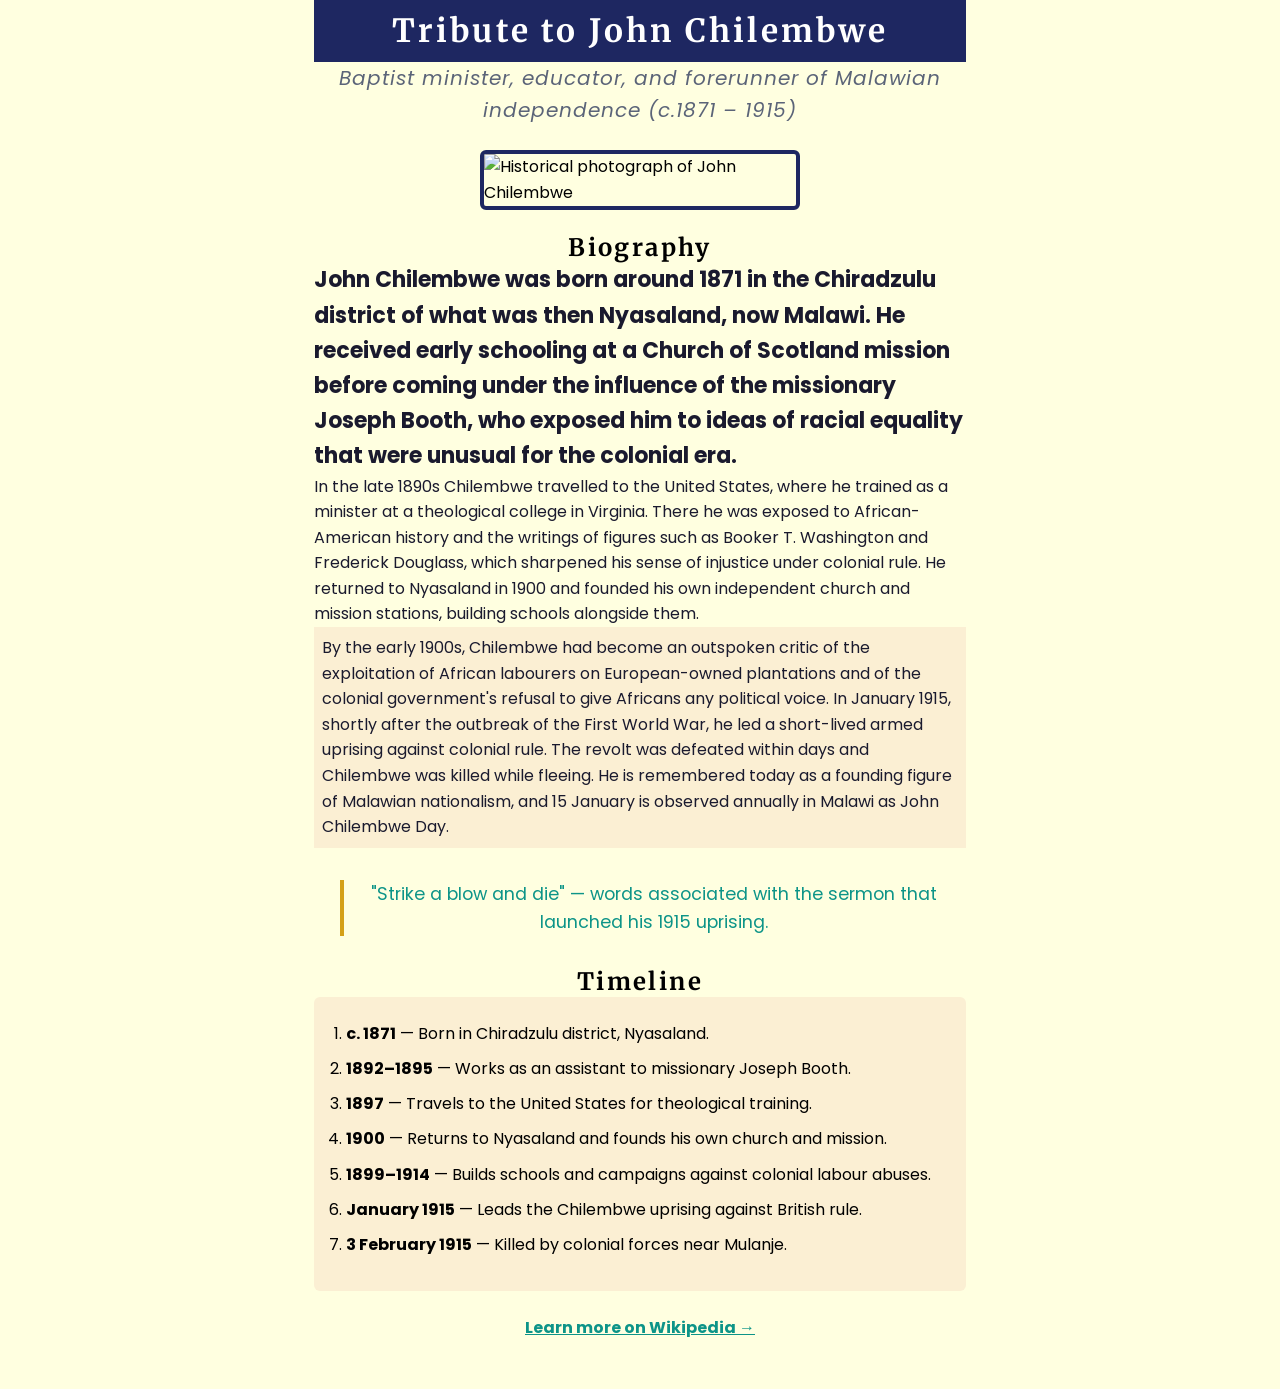
==== tribute.html @ 016dfe37 "Task Error log writting: added a png in the log.md file as a link" ====
<!DOCTYPE html>
<html lang="en">
<head>
  <meta charset="UTF-8">
  <meta name="viewport" content="width=device-width, initial-scale=1.0">
  <title>Mphatso Kenani</title>
  <link rel="preconnect" href="https://fonts.googleapis.com">
  <link href="https://fonts.googleapis.com/css2?family=Poppins:wght@400;700&family=Merriweather&display=swap" rel="stylesheet">
  <link rel="stylesheet" href="./css/style.css">
</head>
<body>
  <div class="tribute-container">
    <h1 id="page-header">Tribute to John Chilembwe</h1>
    <p class="subtitle">Baptist minister, educator, and forerunner of Malawian independence (c.1871 – 1915)</p>
    <img class="tribute-photo"
         src="https://upload.wikimedia.org/wikipedia/commons/f/f6/John_Chilembwe_%282%29_%28cropped%29.png?utm_source=en.wikipedia.org&utm_campaign=parser&utm_content=thumbnail_unscaled"
         alt="Historical photograph of John Chilembwe">
    <h2>Biography</h2>
    <p id="intro">
      John Chilembwe was born around 1871 in the Chiradzulu district of what was then Nyasaland,
      now Malawi. He received early schooling at a Church of Scotland mission before coming under
      the influence of the missionary Joseph Booth, who exposed him to ideas of racial equality
      that were unusual for the colonial era.
    </p>
    <p>
      In the late 1890s Chilembwe travelled to the United States, where he trained as a minister
      at a theological college in Virginia. There he was exposed to African-American history and
      the writings of figures such as Booker T. Washington and Frederick Douglass, which sharpened
      his sense of injustice under colonial rule. He returned to Nyasaland in 1900 and founded his
      own independent church and mission stations, building schools alongside them.
    </p>
    <p class="highlight">
      By the early 1900s, Chilembwe had become an outspoken critic of the exploitation of African
      labourers on European-owned plantations and of the colonial government's refusal to give
      Africans any political voice. In January 1915, shortly after the outbreak of the First World
      War, he led a short-lived armed uprising against colonial rule. The revolt was defeated within
      days and Chilembwe was killed while fleeing. He is remembered today as a founding figure of
      Malawian nationalism, and 15 January is observed annually in Malawi as John Chilembwe Day.
    </p>

    <blockquote>
      "Strike a blow and die" — words associated with the sermon that launched his 1915 uprising.
    </blockquote>

    <h2>Timeline</h2>
    <ol class="timeline">
      <li><strong>c. 1871</strong> — Born in Chiradzulu district, Nyasaland.</li>
      <li><strong>1892–1895</strong> — Works as an assistant to missionary Joseph Booth.</li>
      <li><strong>1897</strong> — Travels to the United States for theological training.</li>
      <li><strong>1900</strong> — Returns to Nyasaland and founds his own church and mission.</li>
      <li><strong>1899–1914</strong> — Builds schools and campaigns against colonial labour abuses.</li>
      <li><strong>January 1915</strong> — Leads the Chilembwe uprising against British rule.</li>
      <li><strong>3 February 1915</strong> — Killed by colonial forces near Mulanje.</li>
    </ol>

    <a class="source-link" href="https://en.wikipedia.org/wiki/John_Chilembwe" target="_blank" rel="noopener">
      Learn more on Wikipedia →
    </a>

  </div>

</body>
</html>
---- css/style.css ----
/*
Tribute Page — ELE-IWS-521 Lab 2
Student: Mphatso Kenani
ID: BECE/21/SS/009
Subject: John Chilembwe — Malawian independence leader
*/


*{
    margin: 0;
    padding: 0;
    box-sizing: border-box;
}
html{
    scroll-behavior: smooth;
    font-size: 16px;
}

body {
  background-color: lightyellow;
  font-family: 'Poppins', Arial, sans-serif;
  font-size: 1rem;
  line-height: 1.6;
}


/* ELEMENT selector targeting  EVERY <p> on the page */
p {
  color: #1A1A2E;
  font-size: 16px;
}

/* CLASS selector targets any element with class="highlight" */

.highlight {
  background-color: #FBEFD3;
  padding: 8px;
}

/* ID selector — targets the ONE element with id="intro" */

#intro {
  font-size: 22px;
  font-weight: bold;
}

.important {
  color: red;
  font-weight: bold;
}

#page-header {
  background-color: #1E2761;
  color: white;
  padding: 12px;

}

/* task 3 */

/* 1. Named color */
.color-named {
  color: steelblue;
}

/* 2. Hexadecimal */
.color-hex {
  color: #1E2761; 
}
.color-hex2 {
  color: #0D9488;
}

/* 3. RGB */
.color-rgb {
  color: rgb(30, 39, 97);
}

/* 4. HSL */
.color-hsl {
  color: hsl(232, 53%, 25%);
}

/* rgba */
.color-trans {
  background-color: rgba(13, 148, 136, 0.3);
}

/* task 4 */

h1, h2, h3 {
  font-family: 'Merriweather', Georgia, serif;
  font-weight: 700;
  line-height: 1.2;
  text-align: center;
  letter-spacing: 0.1em;
}
 
.subtitle {
  font-size: 1.25rem;
  font-weight: 400;
  font-style: italic;
  text-align: center;
  color: #5B6478;
  letter-spacing: 0.05em;
}
 
blockquote {
  font-size: 1.1rem;
  text-align: center;
  color: #0D9488;
  border-left: 4px solid #D4A017;
  padding-left: 1.5rem;
  margin: 2rem auto;
  max-width: 600px;
}


/* task 5 */
 
.tribute-container {
  max-width: 700px;
  margin: 0 auto;
  padding: 0 1.5rem 3rem;
}
 
.tribute-photo {
  display: block;
  max-width: 320px;
  width: 100%;
  margin: 1.5rem auto;
  border: 4px solid #1E2761;
  border-radius: 6px;
}
 
.timeline {
  background-color: #FBEFD3;
  padding: 1.5rem 2rem;
  border-radius: 6px;
}
 
.timeline li {
  margin-bottom: 0.6rem;
}
 
.source-link {
  display: block;
  text-align: center;
  margin-top: 1.5rem;
  color: #0D9488;
  font-weight: 700;
}
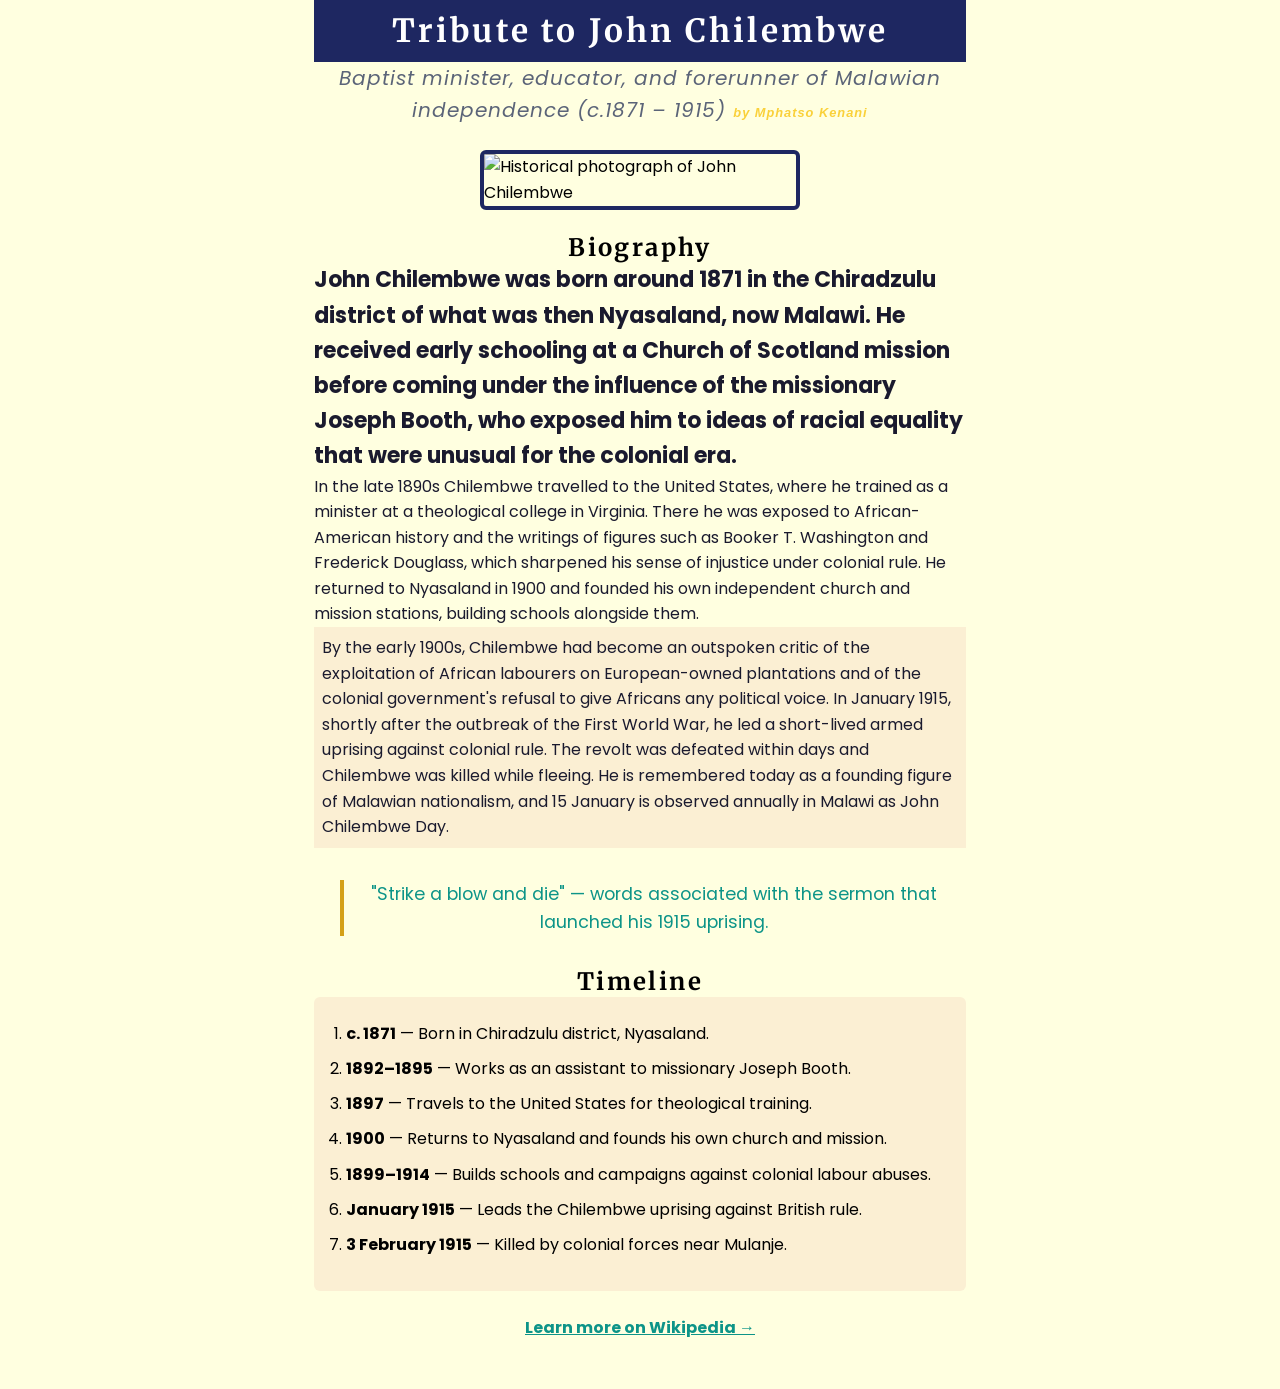
==== commit f8022fde: "Lab 2 final: tribute page complete" ====
--- a/tribute.html
+++ b/tribute.html
@@ -11,7 +11,7 @@
 <body>
   <div class="tribute-container">
     <h1 id="page-header">Tribute to John Chilembwe</h1>
-    <p class="subtitle">Baptist minister, educator, and forerunner of Malawian independence (c.1871 – 1915)</p>
+    <p class="subtitle">Baptist minister, educator, and forerunner of Malawian independence (c.1871 – 1915) <span class="authorhighlight">  by Mphatso Kenani</span></p>
     <img class="tribute-photo"
          src="https://upload.wikimedia.org/wikipedia/commons/f/f6/John_Chilembwe_%282%29_%28cropped%29.png?utm_source=en.wikipedia.org&utm_campaign=parser&utm_content=thumbnail_unscaled"
          alt="Historical photograph of John Chilembwe">
@@ -52,7 +52,6 @@
       <li><strong>January 1915</strong> — Leads the Chilembwe uprising against British rule.</li>
       <li><strong>3 February 1915</strong> — Killed by colonial forces near Mulanje.</li>
     </ol>
-
     <a class="source-link" href="https://en.wikipedia.org/wiki/John_Chilembwe" target="_blank" rel="noopener">
       Learn more on Wikipedia →
     </a>
--- a/css/style.css
+++ b/css/style.css
@@ -117,6 +117,12 @@
 
 
 /* task 5 */
+ .authorhighlight{
+    color: #fad13a;
+    font-weight: 700;
+    font-style: italic;
+    font-size: 0.8rem;
+ }
  
 .tribute-container {
   max-width: 700px;
